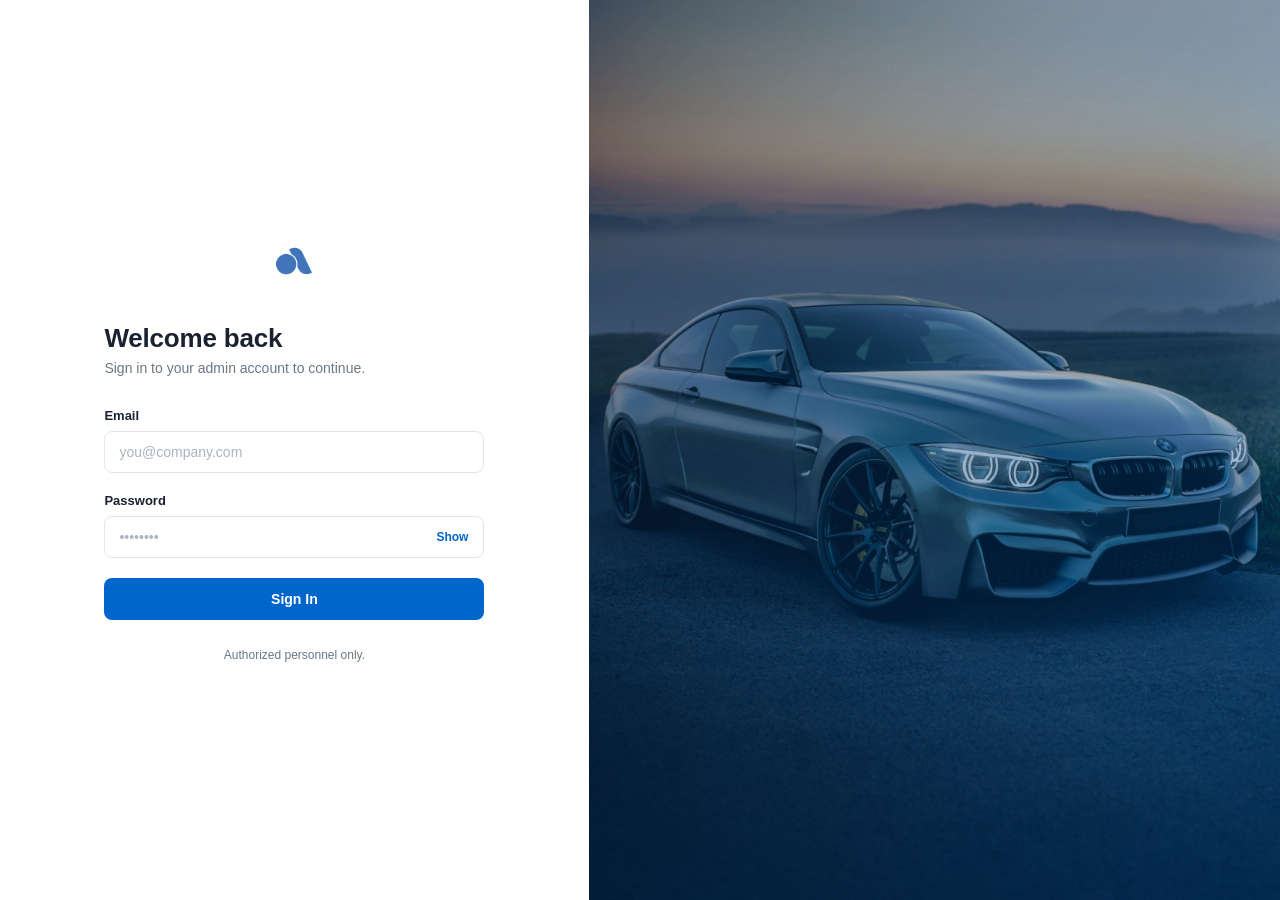
==== index.html @ f9eea44f "refactored the admin login page" ====
<!DOCTYPE html>
<html lang="en">
<head>
    <meta charset="UTF-8">
    <meta name="viewport" content="width=device-width, initial-scale=1.0">
    <title>Admin Login</title>
    <link rel="icon" type="image/png" href="js/assets/logo.png">
    <link rel="stylesheet" href="login.css">
</head>
<body>
    <div class="auth-shell">
        <!-- Left: sign-in form -->
        <div class="auth-left">
            <div class="auth-card">
                <div class="auth-logo">
                    <img src="js/assets/logo.png" alt="Company logo" onerror="this.style.display='none'; this.nextElementSibling.style.display='inline';">
                    <span class="auth-logo-fallback" style="display:none;">Admin</span>
                </div>

                <h1 class="auth-heading">Welcome back</h1>
                <p class="auth-subheading">Sign in to your admin account to continue.</p>

                <form id="loginForm">
                    <div class="form-group">
                        <label for="email">Email</label>
                        <input type="email" id="email" name="email" placeholder="you@company.com" required autocomplete="email">
                    </div>
                    <div class="form-group">
                        <label for="password">Password</label>
                        <div class="password-input-wrapper">
                            <input type="password" id="password" name="password" placeholder="••••••••" required autocomplete="current-password">
                            <button type="button" class="password-toggle" id="passwordToggle" title="Show password" aria-label="Show password">
                                Show
                            </button>
                        </div>
                    </div>
                    <div id="errorMessage" class="error-message"></div>
                    <button type="submit" class="login-button">Sign In</button>
                </form>

                <p class="auth-footnote">Authorized personnel only.</p>
            </div>
        </div>

        <!-- Right: brand image (landing.jpg) -->
        <div class="auth-right" role="img" aria-label="Brand imagery"></div>
    </div>
    <script src="login.js"></script>
</body>
</html>
---- login.css ----
/* login.css — corporate split-screen sign-in.
   Linked ONLY by index.html so it never affects the dashboard (which shares
   styles.css). Left: clean form + logo. Right: landing.jpg brand panel. */

:root {
    --auth-accent: #0066cc;
    --auth-accent-hover: #0052a3;
    --auth-ink: #1a2230;
    --auth-muted: #6b7787;
    --auth-border: #e2e6ec;
    --auth-bg: #f5f7fa;
}

* {
    margin: 0;
    padding: 0;
    box-sizing: border-box;
}

body {
    font-family: -apple-system, BlinkMacSystemFont, 'Segoe UI', Roboto, 'Helvetica Neue', Arial, sans-serif;
    background-color: var(--auth-bg);
    color: var(--auth-ink);
    min-height: 100vh;
    -webkit-font-smoothing: antialiased;
}

.auth-shell {
    display: flex;
    min-height: 100vh;
}

/* ---------- Left: form ---------- */
.auth-left {
    flex: 1 1 46%;
    display: flex;
    flex-direction: column;
    justify-content: center;
    align-items: center;
    padding: 48px 32px;
    background: #ffffff;
}

.auth-card {
    width: 100%;
    max-width: 380px;
}

.auth-logo {
    display: flex;
    align-items: center;
    justify-content: center;
    gap: 12px;
    margin-bottom: 40px;
}

.auth-logo img {
    height: 44px;
    width: auto;
    display: block;
}

.auth-logo .auth-logo-fallback {
    font-size: 20px;
    font-weight: 700;
    letter-spacing: 0.2px;
    color: var(--auth-ink);
}

.auth-heading {
    font-size: 26px;
    font-weight: 600;
    letter-spacing: -0.2px;
    margin-bottom: 6px;
    color: var(--auth-ink);
}

.auth-subheading {
    font-size: 14px;
    color: var(--auth-muted);
    margin-bottom: 32px;
}

.form-group {
    margin-bottom: 20px;
}

label {
    display: block;
    margin-bottom: 8px;
    font-size: 13px;
    font-weight: 600;
    color: var(--auth-ink);
}

input[type="email"],
input[type="password"],
input[type="text"] {
    width: 100%;
    padding: 12px 14px;
    font-size: 14px;
    color: var(--auth-ink);
    background: #fff;
    border: 1px solid var(--auth-border);
    border-radius: 8px;
    transition: border-color 0.15s, box-shadow 0.15s;
}

input[type="email"]:focus,
input[type="password"]:focus,
input[type="text"]:focus {
    outline: none;
    border-color: var(--auth-accent);
    box-shadow: 0 0 0 3px rgba(0, 102, 204, 0.12);
}

input::placeholder {
    color: #aab3c0;
}

.password-input-wrapper {
    position: relative;
    display: flex;
    align-items: center;
}

.password-input-wrapper input {
    flex: 1;
    padding-right: 64px;
}

.password-toggle {
    position: absolute;
    right: 6px;
    padding: 6px 10px;
    font-size: 12px;
    font-weight: 600;
    color: var(--auth-accent);
    background: none;
    border: none;
    cursor: pointer;
    border-radius: 6px;
    white-space: nowrap;
}

.password-toggle:hover {
    color: var(--auth-accent-hover);
    background-color: rgba(0, 102, 204, 0.08);
}

.error-message {
    color: #d32f2f;
    font-size: 13px;
    margin-bottom: 14px;
    min-height: 18px;
    display: none;
}

.error-message.show {
    display: block;
}

.login-button {
    width: 100%;
    padding: 13px;
    font-size: 14px;
    font-weight: 600;
    color: white;
    background-color: var(--auth-accent);
    border: none;
    border-radius: 8px;
    cursor: pointer;
    transition: background-color 0.15s, transform 0.05s;
}

.login-button:hover {
    background-color: var(--auth-accent-hover);
}

.login-button:active {
    transform: translateY(1px);
}

.login-button:disabled {
    background-color: #9bb8d8;
    cursor: not-allowed;
}

.auth-footnote {
    margin-top: 28px;
    font-size: 12px;
    color: var(--auth-muted);
    text-align: center;
}

/* ---------- Right: brand image ---------- */
.auth-right {
    flex: 1 1 54%;
    position: relative;
    /* Gradient sits above the image for depth, and acts as a graceful
       fallback if landing.jpg is not present. */
    background:
        linear-gradient(135deg, rgba(10, 30, 60, 0.45), rgba(0, 102, 204, 0.35)),
        #0a1e3c url('js/assets/landing.jpg') center / cover no-repeat;
}

/* ---------- Responsive ---------- */
@media (max-width: 880px) {
    .auth-right {
        display: none;
    }

    .auth-left {
        flex: 1 1 100%;
    }
}

@media (max-width: 420px) {
    .auth-left {
        padding: 32px 20px;
    }

    .auth-heading {
        font-size: 22px;
    }
}
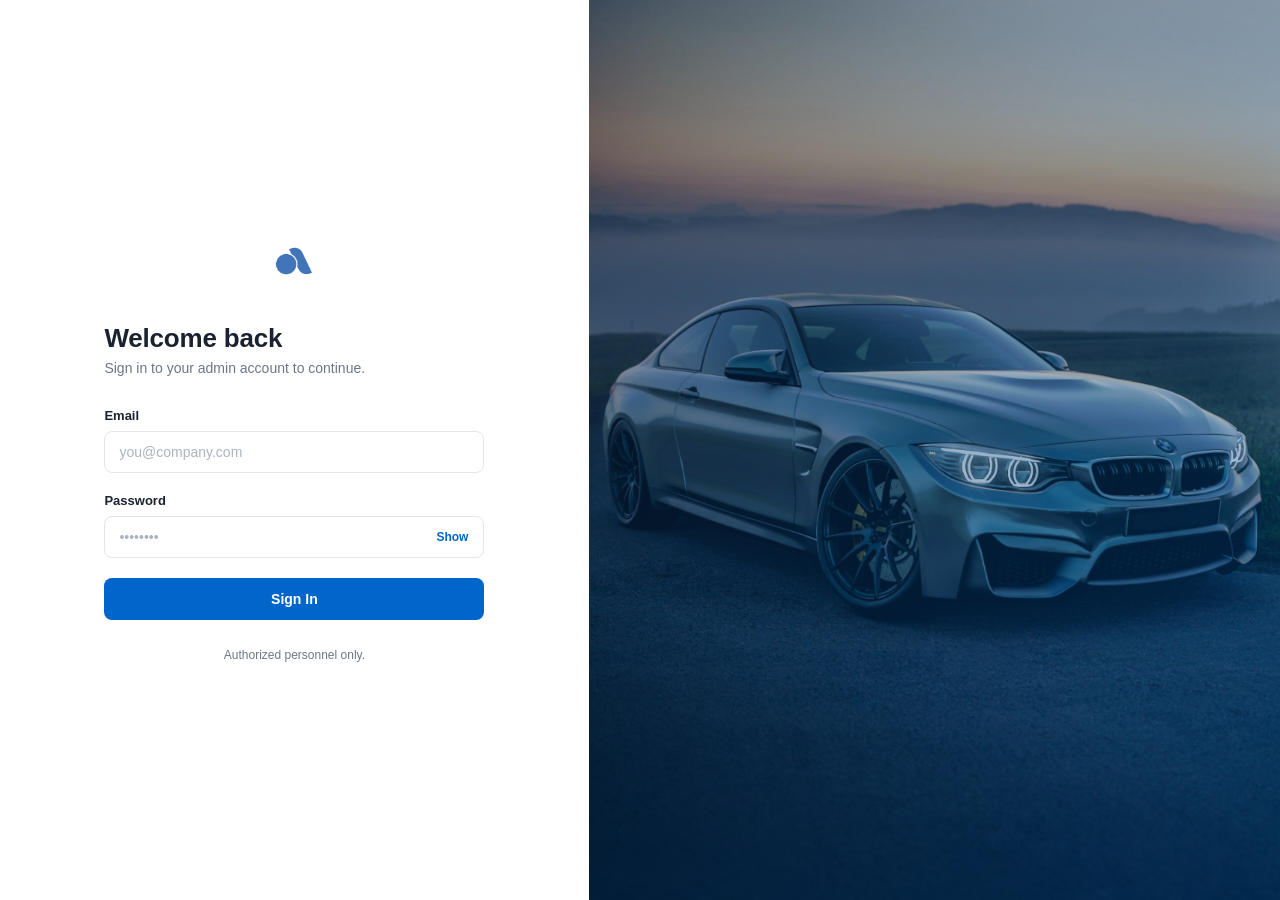
==== commit be4e2a59: "added role invite , and clearing cache4" ====
--- a/index.html
+++ b/index.html
@@ -42,8 +42,13 @@
             </div>
         </div>
 
-        <!-- Right: brand image (landing.jpg) -->
-        <div class="auth-right" role="img" aria-label="Brand imagery"></div>
+        <!-- Right: looping brand video (landing.mp4), with the image as poster fallback -->
+        <div class="auth-right" aria-hidden="true">
+            <video class="auth-video" autoplay loop muted playsinline preload="auto" poster="js/assets/landing.jpg">
+                <source src="js/assets/landing.mp4" type="video/mp4">
+            </video>
+            <div class="auth-right-overlay"></div>
+        </div>
     </div>
     <script src="login.js"></script>
 </body>
--- a/login.css
+++ b/login.css
@@ -197,11 +197,26 @@
 .auth-right {
     flex: 1 1 54%;
     position: relative;
-    /* Gradient sits above the image for depth, and acts as a graceful
-       fallback if landing.jpg is not present. */
-    background:
-        linear-gradient(135deg, rgba(10, 30, 60, 0.45), rgba(0, 102, 204, 0.35)),
-        #0a1e3c url('js/assets/landing.jpg') center / cover no-repeat;
+    overflow: hidden;
+    background: #0a1e3c; /* shown until the video paints / if it can't play */
+}
+
+/* Looping background video filling the panel. */
+.auth-video {
+    position: absolute;
+    inset: 0;
+    width: 100%;
+    height: 100%;
+    object-fit: cover;
+    display: block;
+}
+
+/* Brand tint over the video for depth and contrast. */
+.auth-right-overlay {
+    position: absolute;
+    inset: 0;
+    background: linear-gradient(135deg, rgba(10, 30, 60, 0.45), rgba(0, 102, 204, 0.35));
+    pointer-events: none;
 }
 
 /* ---------- Responsive ---------- */
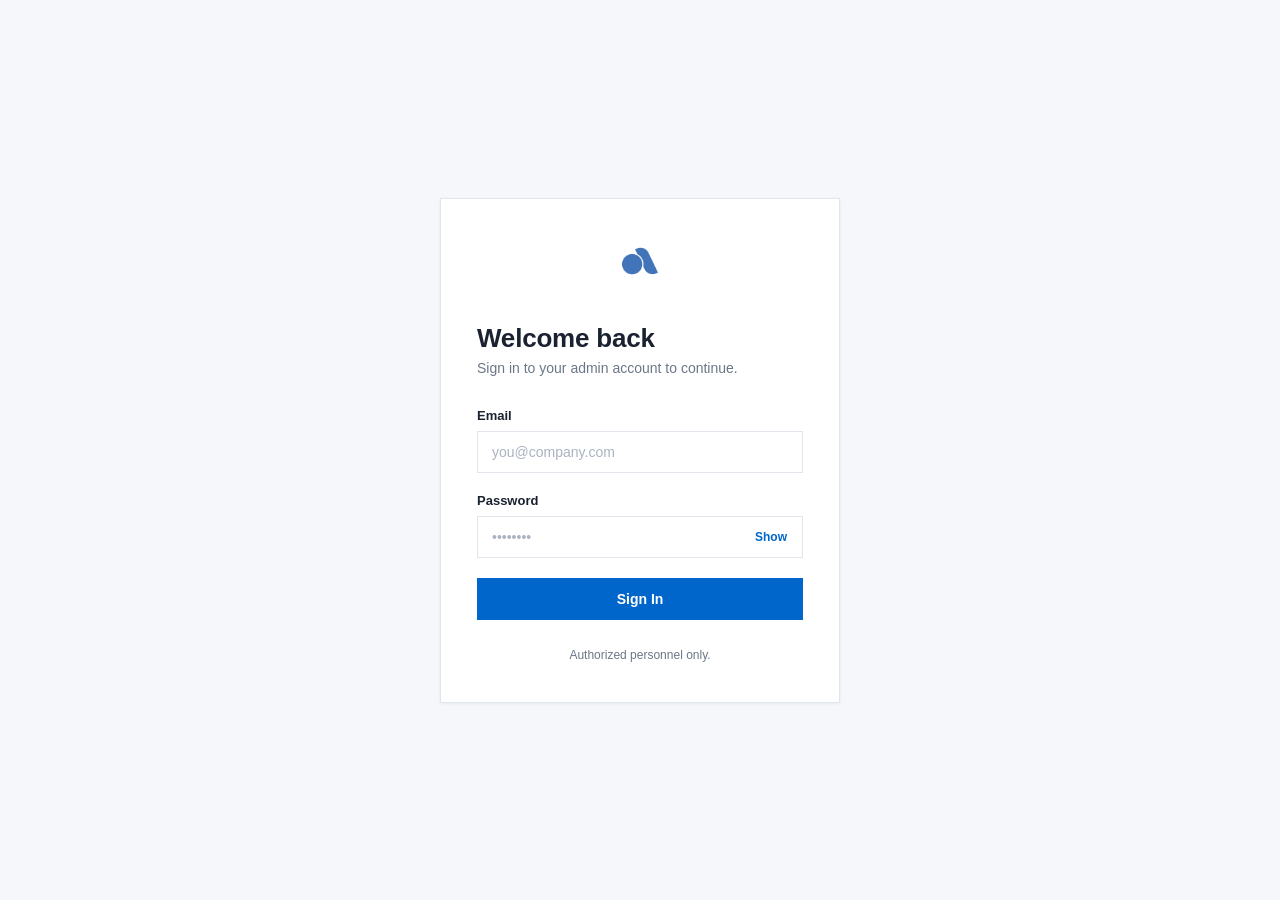
==== commit 350f6ef6: "fixed cards to have sharp edges" ====
--- a/index.html
+++ b/index.html
@@ -9,45 +9,34 @@
 </head>
 <body>
     <div class="auth-shell">
-        <!-- Left: sign-in form -->
-        <div class="auth-left">
-            <div class="auth-card">
-                <div class="auth-logo">
-                    <img src="js/assets/logo.png" alt="Company logo" onerror="this.style.display='none'; this.nextElementSibling.style.display='inline';">
-                    <span class="auth-logo-fallback" style="display:none;">Admin</span>
+        <div class="auth-card">
+            <div class="auth-logo">
+                <img src="js/assets/logo.png" alt="Company logo" onerror="this.style.display='none'; this.nextElementSibling.style.display='inline';">
+                <span class="auth-logo-fallback" style="display:none;">Admin</span>
+            </div>
+
+            <h1 class="auth-heading">Welcome back</h1>
+            <p class="auth-subheading">Sign in to your admin account to continue.</p>
+
+            <form id="loginForm">
+                <div class="form-group">
+                    <label for="email">Email</label>
+                    <input type="email" id="email" name="email" placeholder="you@company.com" required autocomplete="email">
                 </div>
+                <div class="form-group">
+                    <label for="password">Password</label>
+                    <div class="password-input-wrapper">
+                        <input type="password" id="password" name="password" placeholder="••••••••" required autocomplete="current-password">
+                        <button type="button" class="password-toggle" id="passwordToggle" title="Show password" aria-label="Show password">
+                            Show
+                        </button>
+                    </div>
+                </div>
+                <div id="errorMessage" class="error-message"></div>
+                <button type="submit" class="login-button">Sign In</button>
+            </form>
 
-                <h1 class="auth-heading">Welcome back</h1>
-                <p class="auth-subheading">Sign in to your admin account to continue.</p>
-
-                <form id="loginForm">
-                    <div class="form-group">
-                        <label for="email">Email</label>
-                        <input type="email" id="email" name="email" placeholder="you@company.com" required autocomplete="email">
-                    </div>
-                    <div class="form-group">
-                        <label for="password">Password</label>
-                        <div class="password-input-wrapper">
-                            <input type="password" id="password" name="password" placeholder="••••••••" required autocomplete="current-password">
-                            <button type="button" class="password-toggle" id="passwordToggle" title="Show password" aria-label="Show password">
-                                Show
-                            </button>
-                        </div>
-                    </div>
-                    <div id="errorMessage" class="error-message"></div>
-                    <button type="submit" class="login-button">Sign In</button>
-                </form>
-
-                <p class="auth-footnote">Authorized personnel only.</p>
-            </div>
-        </div>
-
-        <!-- Right: looping brand video (landing.mp4), with the image as poster fallback -->
-        <div class="auth-right" aria-hidden="true">
-            <video class="auth-video" autoplay loop muted playsinline preload="auto" poster="js/assets/landing.jpg">
-                <source src="js/assets/landing.mp4" type="video/mp4">
-            </video>
-            <div class="auth-right-overlay"></div>
+            <p class="auth-footnote">Authorized personnel only.</p>
         </div>
     </div>
     <script src="login.js"></script>
--- a/login.css
+++ b/login.css
@@ -1,6 +1,6 @@
-/* login.css — corporate split-screen sign-in.
+/* login.css — corporate centred sign-in.
    Linked ONLY by index.html so it never affects the dashboard (which shares
-   styles.css). Left: clean form + logo. Right: landing.jpg brand panel. */
+   styles.css). Single card centred in the viewport, square corners throughout. */
 
 :root {
     --auth-accent: #0066cc;
@@ -27,23 +27,20 @@
 
 .auth-shell {
     display: flex;
+    align-items: center;
+    justify-content: center;
     min-height: 100vh;
-}
-
-/* ---------- Left: form ---------- */
-.auth-left {
-    flex: 1 1 46%;
-    display: flex;
-    flex-direction: column;
-    justify-content: center;
-    align-items: center;
-    padding: 48px 32px;
-    background: #ffffff;
+    padding: 40px 20px;
 }
 
 .auth-card {
     width: 100%;
-    max-width: 380px;
+    max-width: 400px;
+    padding: 40px 36px;
+    background: #ffffff;
+    border: 1px solid var(--auth-border);
+    border-radius: 0;
+    box-shadow: 0 1px 3px rgba(26, 34, 48, 0.06);
 }
 
 .auth-logo {
@@ -102,7 +99,7 @@
     color: var(--auth-ink);
     background: #fff;
     border: 1px solid var(--auth-border);
-    border-radius: 8px;
+    border-radius: 0;
     transition: border-color 0.15s, box-shadow 0.15s;
 }
 
@@ -139,7 +136,7 @@
     background: none;
     border: none;
     cursor: pointer;
-    border-radius: 6px;
+    border-radius: 0;
     white-space: nowrap;
 }
 
@@ -168,7 +165,7 @@
     color: white;
     background-color: var(--auth-accent);
     border: none;
-    border-radius: 8px;
+    border-radius: 0;
     cursor: pointer;
     transition: background-color 0.15s, transform 0.05s;
 }
@@ -193,46 +190,14 @@
     text-align: center;
 }
 
-/* ---------- Right: brand image ---------- */
-.auth-right {
-    flex: 1 1 54%;
-    position: relative;
-    overflow: hidden;
-    background: #0a1e3c; /* shown until the video paints / if it can't play */
-}
-
-/* Looping background video filling the panel. */
-.auth-video {
-    position: absolute;
-    inset: 0;
-    width: 100%;
-    height: 100%;
-    object-fit: cover;
-    display: block;
-}
-
-/* Brand tint over the video for depth and contrast. */
-.auth-right-overlay {
-    position: absolute;
-    inset: 0;
-    background: linear-gradient(135deg, rgba(10, 30, 60, 0.45), rgba(0, 102, 204, 0.35));
-    pointer-events: none;
-}
-
 /* ---------- Responsive ---------- */
-@media (max-width: 880px) {
-    .auth-right {
-        display: none;
+@media (max-width: 420px) {
+    .auth-shell {
+        padding: 24px 16px;
     }
 
-    .auth-left {
-        flex: 1 1 100%;
-    }
-}
-
-@media (max-width: 420px) {
-    .auth-left {
-        padding: 32px 20px;
+    .auth-card {
+        padding: 32px 24px;
     }
 
     .auth-heading {
